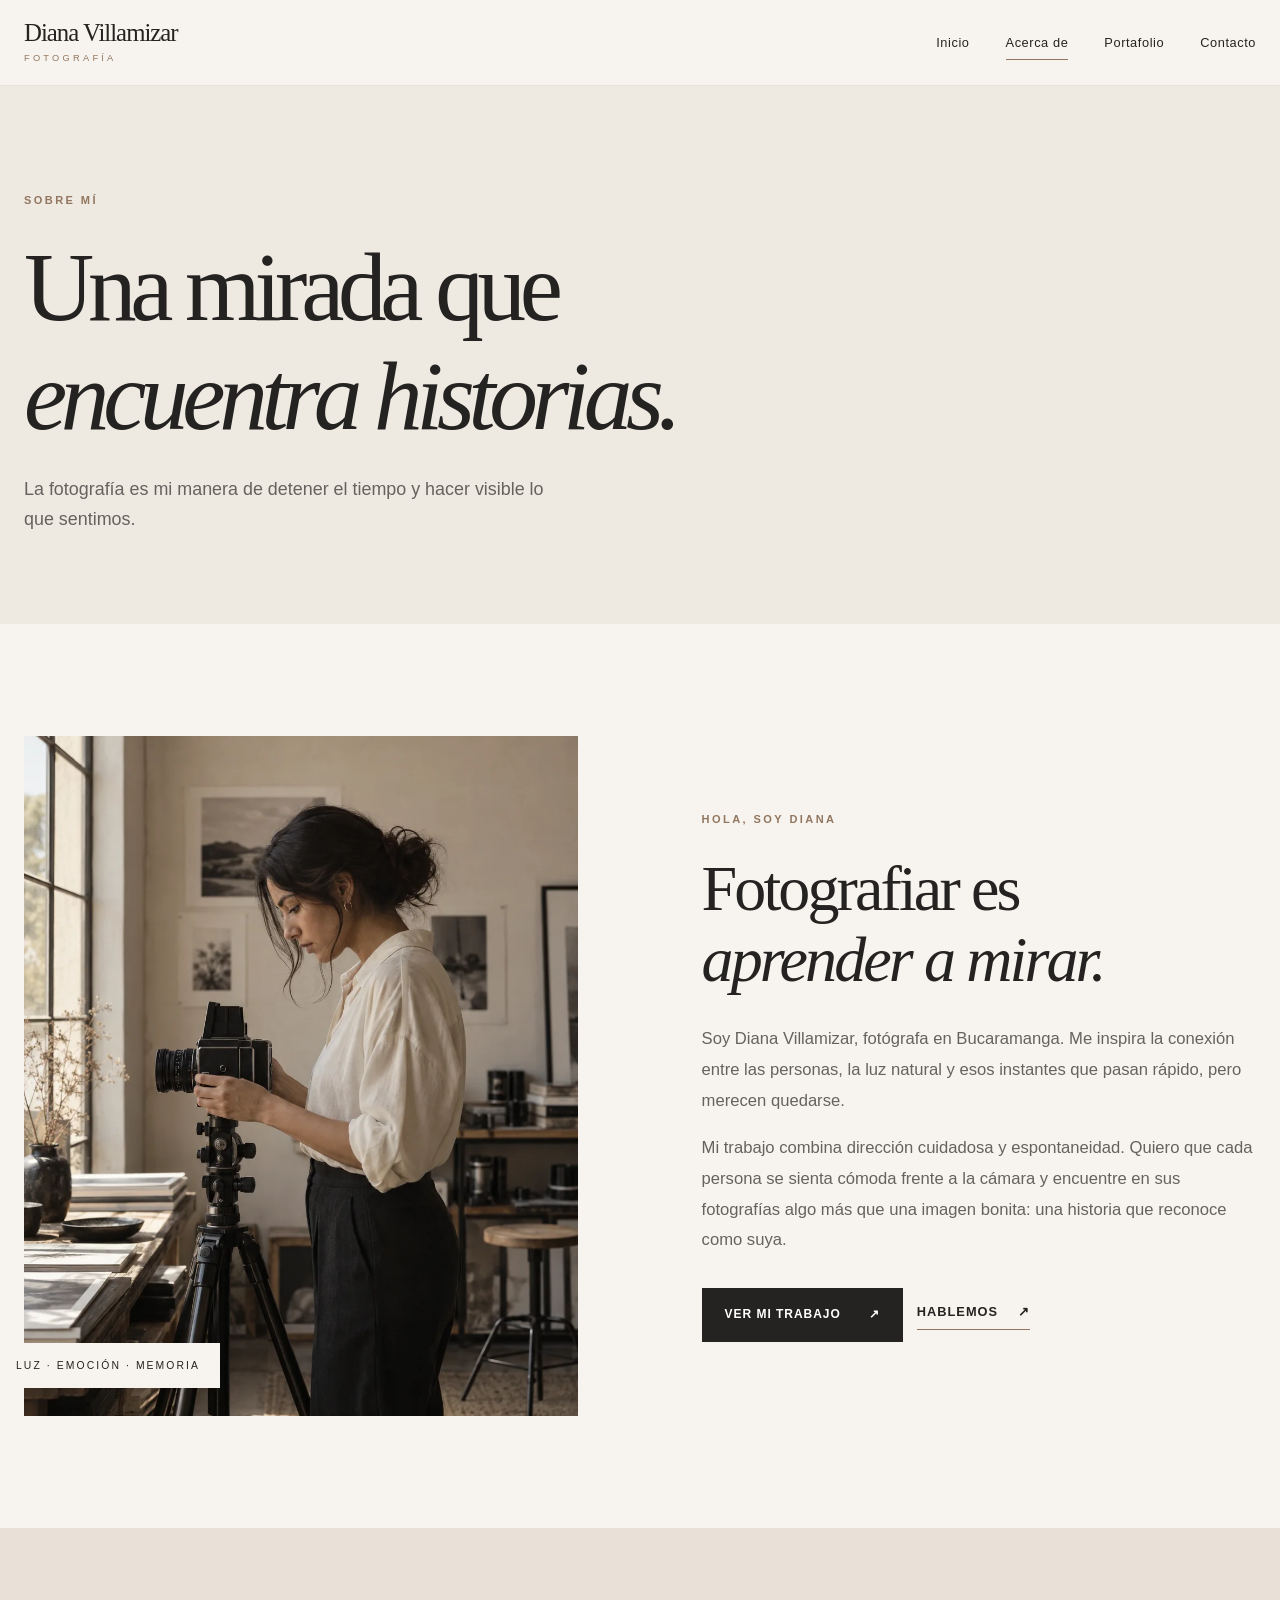
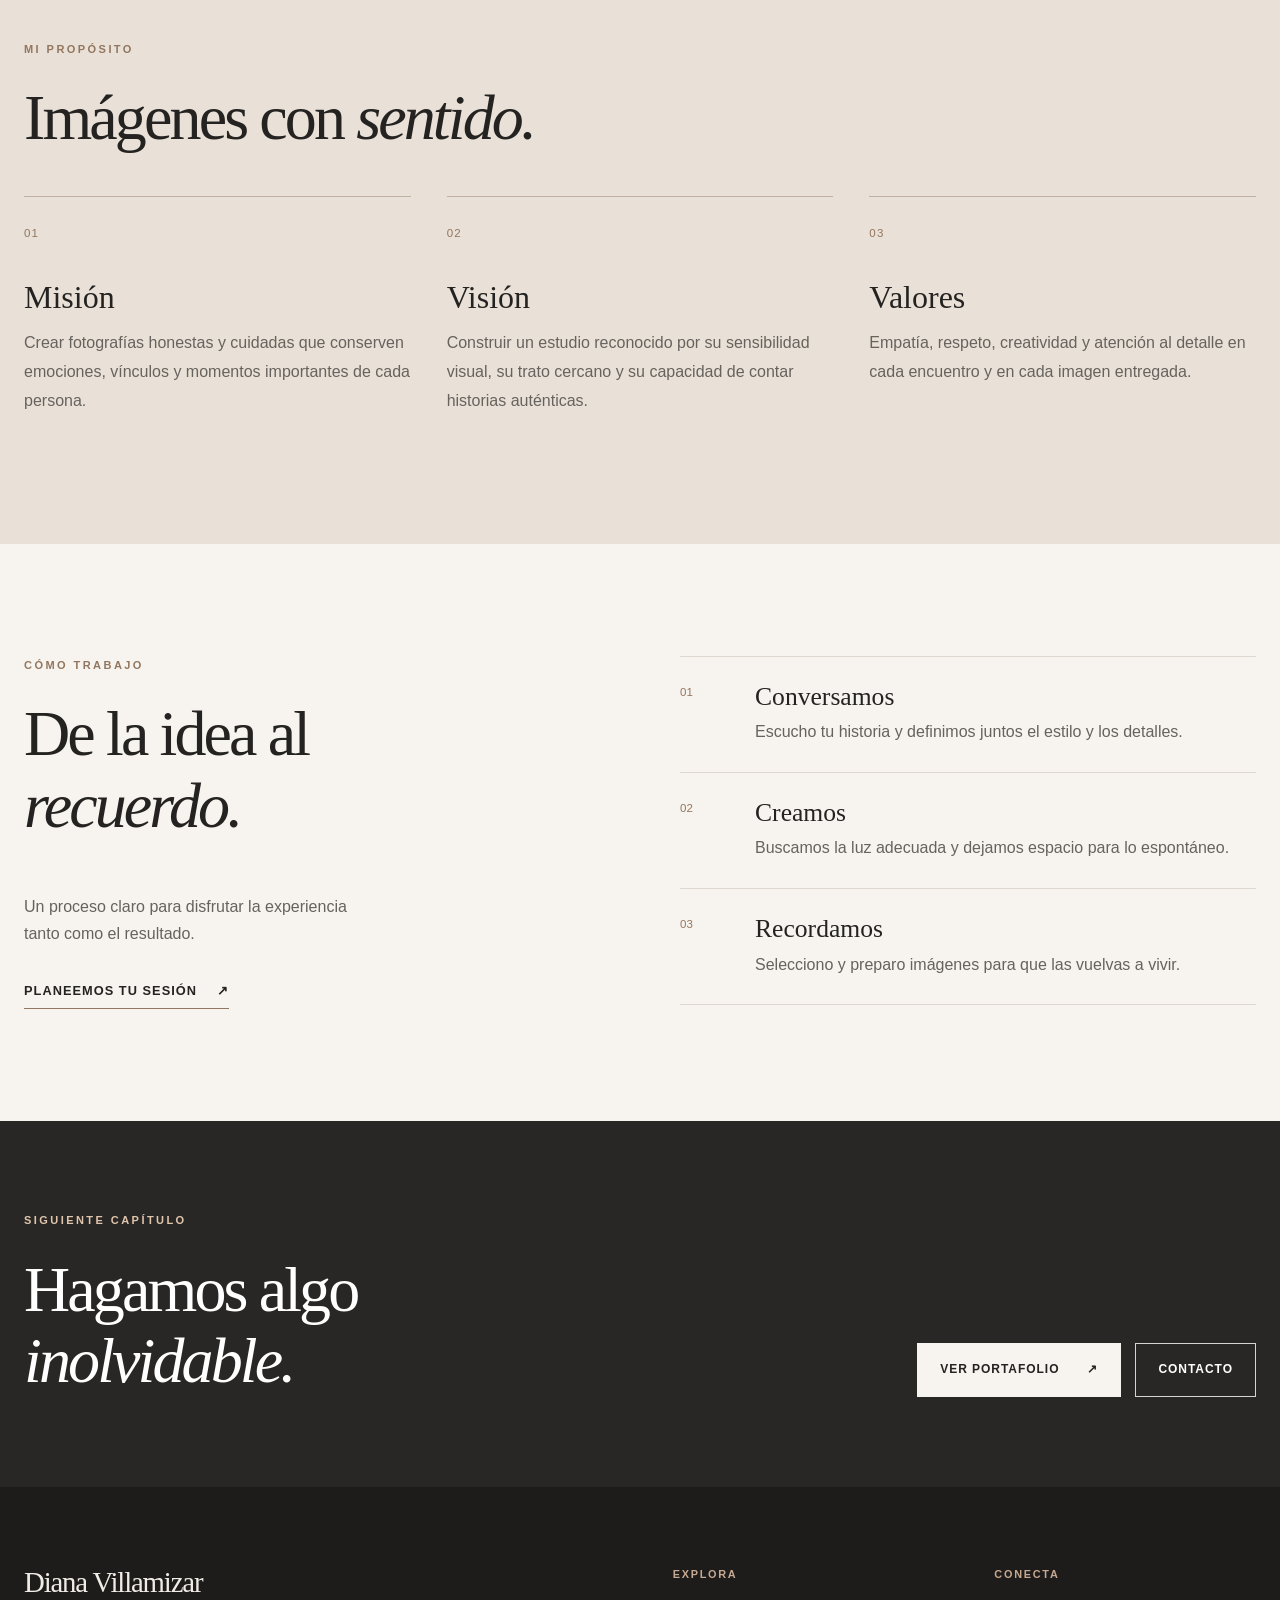
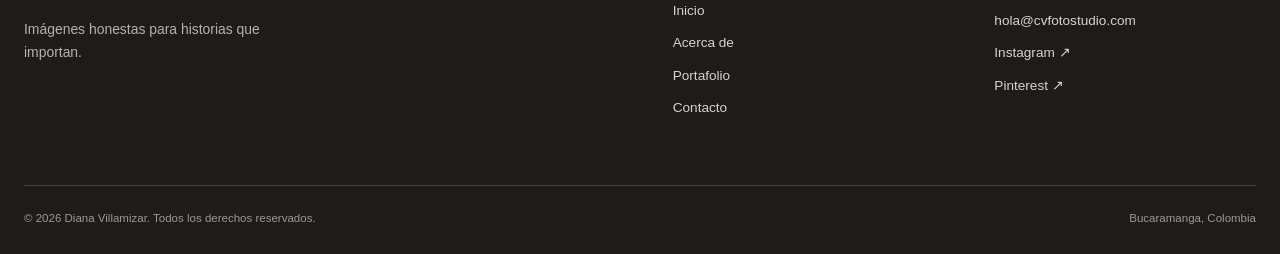
==== acerca.html @ 18f03355 "Add complete photography website" ====
<!doctype html>
<html lang="es">
<head><meta charset="utf-8"><meta name="viewport" content="width=device-width, initial-scale=1"><meta name="description" content="Conoce a Diana Villamizar, su enfoque sensible de la fotografía y la forma en que crea imágenes auténticas en Bucaramanga."><meta name="theme-color" content="#f7f4ef"><title>Acerca de Diana Villamizar | Fotógrafa</title><link rel="stylesheet" href="css/styles.css"><script src="js/main.js" defer></script></head>
<body>
<a class="skip-link" href="#contenido">Saltar al contenido</a><header class="site-header"><div class="container header-inner"><a class="brand" href="index.html" aria-label="Diana Villamizar, ir al inicio"><span class="brand-name">Diana Villamizar</span><span class="brand-note">FOTOGRAFÍA</span></a><button class="menu-toggle" type="button" aria-label="Abrir menú" aria-controls="site-nav" aria-expanded="false"><span></span><span></span><span></span></button><nav class="site-nav" id="site-nav" aria-label="Navegación principal"><a href="index.html">Inicio</a><a class="active" aria-current="page" href="acerca.html">Acerca de</a><a href="portafolio.html">Portafolio</a><a href="contacto.html">Contacto</a></nav></div></header>
<main id="contenido"><section class="page-intro"><div class="container"><p class="eyebrow">SOBRE MÍ</p><h1>Una mirada que<br><em>encuentra historias.</em></h1><p>La fotografía es mi manera de detener el tiempo y hacer visible lo que sentimos.</p></div></section>
<section class="section about-story"><div class="container about-grid"><div class="about-image-wrap"><img src="images/fotografa.webp" alt="Fotógrafa trabajando con su cámara junto a una ventana en un estudio" fetchpriority="high"><span class="image-caption">LUZ · EMOCIÓN · MEMORIA</span></div><div class="about-copy"><p class="eyebrow">HOLA, SOY DIANA</p><h2>Fotografiar es<br><em>aprender a mirar.</em></h2><p>Soy Diana Villamizar, fotógrafa en Bucaramanga. Me inspira la conexión entre las personas, la luz natural y esos instantes que pasan rápido, pero merecen quedarse.</p><p>Mi trabajo combina dirección cuidadosa y espontaneidad. Quiero que cada persona se sienta cómoda frente a la cámara y encuentre en sus fotografías algo más que una imagen bonita: una historia que reconoce como suya.</p><div class="button-row"><a class="button button-dark" href="portafolio.html">Ver mi trabajo <span aria-hidden="true">↗</span></a><a class="text-link" href="contacto.html">Hablemos <span aria-hidden="true">↗</span></a></div></div></div></section>
<section class="section purpose-section"><div class="container"><div class="section-heading"><div><p class="eyebrow">MI PROPÓSITO</p><h2>Imágenes con <em>sentido.</em></h2></div></div><div class="purpose-grid"><article><span>01</span><h3>Misión</h3><p>Crear fotografías honestas y cuidadas que conserven emociones, vínculos y momentos importantes de cada persona.</p></article><article><span>02</span><h3>Visión</h3><p>Construir un estudio reconocido por su sensibilidad visual, su trato cercano y su capacidad de contar historias auténticas.</p></article><article><span>03</span><h3>Valores</h3><p>Empatía, respeto, creatividad y atención al detalle en cada encuentro y en cada imagen entregada.</p></article></div></div></section>
<section class="section approach-section"><div class="container approach-grid"><div><p class="eyebrow">CÓMO TRABAJO</p><h2>De la idea al<br><em>recuerdo.</em></h2><p>Un proceso claro para disfrutar la experiencia tanto como el resultado.</p><a class="text-link" href="contacto.html">Planeemos tu sesión <span aria-hidden="true">↗</span></a></div><div class="steps"><article><span>01</span><div><h3>Conversamos</h3><p>Escucho tu historia y definimos juntos el estilo y los detalles.</p></div></article><article><span>02</span><div><h3>Creamos</h3><p>Buscamos la luz adecuada y dejamos espacio para lo espontáneo.</p></div></article><article><span>03</span><div><h3>Recordamos</h3><p>Selecciono y preparo imágenes para que las vuelvas a vivir.</p></div></article></div></div></section>
<section class="cta-section"><div class="container cta-inner"><div><p class="eyebrow light">SIGUIENTE CAPÍTULO</p><h2>Hagamos algo<br><em>inolvidable.</em></h2></div><div class="button-row"><a class="button button-light" href="portafolio.html">Ver portafolio <span aria-hidden="true">↗</span></a><a class="button button-outline-light" href="contacto.html">Contacto</a></div></div></section></main>
<footer class="site-footer"><div class="container footer-top"><div><a class="footer-brand" href="index.html">Diana Villamizar</a><p>Imágenes honestas para historias que importan.</p></div><div><h2>Explora</h2><nav aria-label="Navegación del pie de página"><a href="index.html">Inicio</a><a href="acerca.html">Acerca de</a><a href="portafolio.html">Portafolio</a><a href="contacto.html">Contacto</a></nav></div><div><h2>Conecta</h2><a href="mailto:hola@cvfotostudio.com">hola@cvfotostudio.com</a><a href="https://www.instagram.com/" target="_blank" rel="noopener noreferrer" aria-label="Instagram (enlace de demostración)">Instagram ↗</a><a href="https://www.pinterest.com/" target="_blank" rel="noopener noreferrer" aria-label="Pinterest (enlace de demostración)">Pinterest ↗</a></div></div><div class="container footer-bottom"><small>© 2026 Diana Villamizar. Todos los derechos reservados.</small><small>Bucaramanga, Colombia</small></div></footer>
</body></html>
---- css/styles.css ----
/* Diana Villamizar — sitio estático, sin dependencias. */
:root {
  --paper:#f7f4ef;
  --white:#fff;
  --ink:#242321;
  --muted:#66625e;
  --line:#ded8d0;
  --accent:#92765f;
  --dark:#292725;
  --serif:Georgia,'Times New Roman',serif;
  --sans:Arial,Helvetica,sans-serif
}
* {
  box-sizing:border-box
}
html {
  scroll-behavior:smooth
}
body {
  margin:0;
  background:var(--paper);
  color:var(--ink);
  font-family:var(--sans);
  font-size:16px;
  line-height:1.65
}
img {
  max-width:100%;
  display:block
}
a {
  color:inherit;
  text-decoration:none
}
button,input,textarea {
  font:inherit
}
button {
  cursor:pointer
}
h1,h2,h3,p {
  margin-top:0
}
h1,h2,h3 {
  line-height:1.12;
  font-weight:400
}
h1,h2,.footer-brand,.brand-name {
  font-family:var(--serif)
}
h1 em,h2 em {
  font-weight:400
}
h2 {
  font-size:clamp(2.35rem,5vw,4.6rem);
  letter-spacing:-.045em
}
h3 {
  font-size:1.35rem
}
p {
  color:var(--muted)
}
:focus-visible {
  outline:2px solid var(--accent);
  outline-offset:4px
}
.container {
  width:min(100% - 48px,1260px);
  margin-inline:auto
}
.section {
  padding:112px 0
}
.eyebrow {
  font-size:.69rem;
  font-weight:700;
  letter-spacing:.22em;
  color:var(--accent);
  margin-bottom:24px
}
.eyebrow.light {
  color:#e0c6ad
}
.skip-link {
  position:absolute;
  left:16px;
  top:-60px;
  z-index:99;
  background:var(--ink);
  color:white;
  padding:10px 16px
}
.skip-link:focus {
  top:10px
}
.site-header {
  height:86px;
  background:var(--paper);
  position:relative;
  z-index:20;
  border-bottom:1px solid rgba(36,35,33,.08)
}
.header-inner {
  height:100%;
  display:flex;
  align-items:center;
  justify-content:space-between;
  gap:32px
}
.brand {
  display:inline-flex;
  flex-direction:column;
  line-height:1;
  white-space:nowrap
}
.brand-name {
  font-size:1.55rem;
  letter-spacing:-.04em
}
.brand-note {
  font-size:.58rem;
  letter-spacing:.35em;
  margin-top:8px;
  color:var(--accent)
}
.site-nav {
  display:flex;
  align-items:center;
  gap:36px
}
.site-nav a {
  font-size:.8rem;
  letter-spacing:.045em;
  padding:12px 0;
  position:relative
}
.site-nav a::after {
  content:"";
  position:absolute;
  left:0;
  right:100%;
  bottom:5px;
  height:1px;
  background:var(--accent);
  transition:right .25s
}
.site-nav a:hover::after,.site-nav a.active::after {
  right:0
}
.menu-toggle {
  display:none;
  border:0;
  background:none;
  width:42px;
  height:42px;
  padding:8px
}
.menu-toggle span {
  display:block;
  height:1px;
  background:var(--ink);
  margin:6px 0
}
.hero {
  min-height:min(780px,calc(100svh - 86px));
  position:relative;
  background:#665c53;
  display:flex;
  align-items:center;
  overflow:hidden
}
.hero-image,.hero-shade {
  position:absolute;
  inset:0;
  width:100%;
  height:100%
}
.hero-image {
  object-fit:cover;
  object-position:center
}
.hero-shade {
  background:linear-gradient(90deg,rgba(22,20,19,.73),rgba(22,20,19,.25) 66%,rgba(22,20,19,.03))
}
.hero-content {
  z-index:1;
  padding-top:90px;
  padding-bottom:90px;
  color:white
}
.hero h1 {
  font-size:clamp(4.5rem,10vw,10rem);
  letter-spacing:-.07em;
  line-height:.87;
  margin-bottom:36px
}
.hero-content>p:not(.eyebrow) {
  color:#f6f2ec;
  max-width:430px;
  font-size:1.15rem;
  line-height:1.6
}
.hero-index {
  position:absolute;
  right:4%;
  bottom:40px;
  color:#f4ece4;
  font-size:.7rem;
  letter-spacing:.2em
}
.button-row {
  display:flex;
  gap:14px;
  flex-wrap:wrap;
  align-items:center;
  margin-top:34px
}
.button {
  display:inline-flex;
  align-items:center;
  justify-content:center;
  gap:28px;
  min-height:54px;
  padding:14px 22px;
  font-size:.75rem;
  font-weight:700;
  letter-spacing:.08em;
  text-transform:uppercase;
  border:1px solid transparent;
  transition:background .25s,color .25s,transform .25s
}
.button:hover {
  transform:translateY(-3px)
}
.button-light {
  background:var(--paper);
  color:var(--ink)
}
.button-light:hover {
  background:white
}
.button-outline-light {
  border-color:rgba(255,255,255,.8);
  color:white
}
.button-outline-light:hover {
  background:white;
  color:var(--ink)
}
.button-dark {
  background:var(--ink);
  color:white
}
.button-dark:hover {
  background:#514942
}
.text-link {
  display:inline-flex;
  align-items:center;
  gap:20px;
  color:var(--ink);
  border-bottom:1px solid var(--accent);
  padding-bottom:7px;
  font-size:.8rem;
  font-weight:700;
  letter-spacing:.08em;
  text-transform:uppercase;
  transition:gap .25s
}
.text-link:hover {
  gap:27px
}
.intro-section {
  background:var(--paper)
}
.intro-grid {
  display:grid;
  grid-template-columns:1.15fr .85fr;
  gap:12%;
  align-items:end
}
.intro-grid h2 {
  margin:0
}
.intro-copy {
  padding-bottom:8px
}
.intro-copy p {
  font-size:1.1rem;
  line-height:1.85;
  margin-bottom:30px
}
.services-section {
  background:#ece7df
}
.section-heading {
  display:flex;
  justify-content:space-between;
  gap:48px;
  align-items:end;
  margin-bottom:42px
}
.section-heading h2 {
  margin-bottom:0
}
.section-heading>p {
  max-width:330px;
  margin-bottom:5px
}
.service-grid {
  display:grid;
  grid-template-columns:repeat(4,1fr);
  border-top:1px solid #cfc7be
}
.service-card {
  padding:30px 20px 5px 0;
  border-right:1px solid #cfc7be;
  min-height:195px
}
.service-card:not(:first-child) {
  padding-left:25px
}
.service-card:last-child {
  border-right:0
}
.service-card span,.purpose-grid span {
  font-size:.72rem;
  color:var(--accent);
  letter-spacing:.1em
}
.service-card h3 {
  font-family:var(--serif);
  font-size:1.8rem;
  margin:34px 0 8px
}
.service-card p {
  font-size:.9rem
}
.featured-section {
  background:var(--paper)
}
.align-end {
  align-items:end
}
.featured-grid {
  display:grid;
  grid-template-columns:1.1fr .9fr;
  grid-template-rows:300px 300px;
  gap:20px
}
.photo-card {
  position:relative;
  overflow:hidden;
  background:#d8cbbb
}
.photo-card-tall {
  grid-row:span 2
}
.photo-card img {
  width:100%;
  height:100%;
  object-fit:cover;
  transition:transform .5s
}
.photo-card:hover img,.portfolio-item:hover img {
  transform:scale(1.045)
}
.photo-card::after {
  content:"";
  position:absolute;
  inset:40% 0 0;
  background:linear-gradient(transparent,rgba(0,0,0,.48))
}
.photo-card span {
  position:absolute;
  z-index:1;
  color:white;
  left:27px;
  right:27px;
  bottom:24px;
  display:flex;
  justify-content:space-between;
  font-family:var(--serif);
  font-size:1.65rem
}
.photo-card b {
  font-family:var(--sans);
  font-weight:400
}
.why-section {
  background:#e9e1d7
}
.why-section h2 {
  margin-bottom:50px
}
.why-grid {
  display:grid;
  grid-template-columns:repeat(3,1fr);
  gap:40px
}
.why-grid article {
  border-top:1px solid #c7bdb1;
  padding-top:24px
}
.why-number {
  font-size:.73rem;
  letter-spacing:.1em;
  color:var(--accent)
}
.why-grid h3 {
  font-family:var(--serif);
  font-size:1.75rem;
  margin:40px 0 12px
}
.why-grid p {
  max-width:290px
}
.cta-section {
  background:var(--dark);
  color:white;
  padding:90px 0
}
.cta-inner {
  display:flex;
  justify-content:space-between;
  align-items:end;
  gap:40px
}
.cta-inner h2 {
  margin:0
}
.cta-inner .button-row {
  margin:0
}
.cta-inner .button-outline-light {
  white-space:nowrap
}
.page-intro {
  padding:105px 0 90px;
  background:#eee9e1
}
.page-intro h1 {
  font-size:clamp(3.5rem,7.6vw,7.3rem);
  letter-spacing:-.065em;
  margin-bottom:24px
}
.page-intro p:not(.eyebrow) {
  font-size:1.12rem;
  max-width:520px;
  margin:0
}
.about-story {
  background:var(--paper)
}
.about-grid {
  display:grid;
  grid-template-columns:1fr 1fr;
  gap:10%;
  align-items:center
}
.about-image-wrap {
  position:relative
}
.about-image-wrap img {
  width:100%;
  height:680px;
  object-fit:cover
}
.image-caption {
  position:absolute;
  left:-28px;
  bottom:28px;
  background:var(--paper);
  padding:14px 20px;
  font-size:.65rem;
  letter-spacing:.2em
}
.about-copy h2 {
  margin-bottom:28px
}
.about-copy p:not(.eyebrow) {
  font-size:1.04rem;
  line-height:1.85
}
.about-copy .button-row {
  margin-top:32px
}
.purpose-section {
  background:#e9e1d7
}
.purpose-grid {
  display:grid;
  grid-template-columns:repeat(3,1fr);
  gap:36px
}
.purpose-grid article {
  border-top:1px solid #bfb2a3;
  padding-top:22px
}
.purpose-grid h3 {
  font-family:var(--serif);
  font-size:2rem;
  margin:34px 0 14px
}
.purpose-grid p {
  line-height:1.8
}
.approach-section {
  background:var(--paper)
}
.approach-grid {
  display:grid;
  grid-template-columns:.9fr 1.1fr;
  gap:15%
}
.approach-grid>div:first-child>p:not(.eyebrow) {
  max-width:340px;
  margin-bottom:30px
}
.steps article {
  display:grid;
  grid-template-columns:55px 1fr;
  gap:20px;
  border-top:1px solid var(--line);
  padding:26px 0
}
.steps article:last-child {
  border-bottom:1px solid var(--line)
}
.steps span {
  font-size:.72rem;
  color:var(--accent)
}
.steps h3 {
  font-family:var(--serif);
  font-size:1.6rem;
  margin:0 0 8px
}
.steps p {
  margin:0
}
.portfolio-intro {
  background:#eee9e1
}
.portfolio-section {
  background:var(--paper)
}
.category-nav {
  display:flex;
  gap:10px;
  flex-wrap:wrap;
  margin-bottom:34px
}
.category-nav a {
  border:1px solid var(--line);
  padding:9px 17px;
  font-size:.76rem;
  letter-spacing:.05em;
  transition:background .2s,color .2s
}
.category-nav a:hover {
  background:var(--ink);
  color:white
}
.portfolio-grid {
  display:grid;
  grid-template-columns:repeat(2,1fr);
  gap:22px
}
.portfolio-item {
  height:590px;
  position:relative;
  overflow:hidden;
  background:#d2c8bc;
  scroll-margin-top:30px
}
.portfolio-item img {
  width:100%;
  height:100%;
  object-fit:cover;
  transition:transform .5s
}
.portfolio-item::after {
  content:"";
  position:absolute;
  inset:55% 0 0;
  background:linear-gradient(transparent,rgba(0,0,0,.6))
}
.portfolio-label {
  position:absolute;
  z-index:1;
  bottom:30px;
  left:32px;
  color:white
}
.portfolio-label span {
  font-size:.67rem;
  letter-spacing:.2em
}
.portfolio-label h2 {
  font-size:2.5rem;
  margin:12px 0 0
}
.portfolio-wide {
  grid-column:span 2;
  height:540px
}
.portfolio-wide img {
  object-position:center 48%
}
.portfolio-note {
  font-size:.82rem;
  margin:23px 0 0;
  text-align:right
}
.contact-intro {
  background:#eee9e1
}
.contact-section {
  background:var(--paper)
}
.contact-grid {
  display:grid;
  grid-template-columns:.9fr 1.1fr;
  gap:12%
}
.contact-details h2 {
  margin-bottom:24px
}
.contact-details>p:not(.eyebrow):not(.demo-note) {
  max-width:430px;
  line-height:1.8
}
.contact-list {
  margin:43px 0 34px
}
.contact-list>div {
  border-top:1px solid var(--line);
  padding:16px 0;
  display:grid;
  grid-template-columns:105px 1fr;
  gap:20px
}
.contact-list>div:last-child {
  border-bottom:1px solid var(--line)
}
.contact-list span {
  font-size:.65rem;
  letter-spacing:.12em;
  color:var(--accent);
  padding-top:6px
}
.contact-list a,.contact-list p {
  margin:0;
  color:var(--ink)
}
.contact-list a:hover {
  text-decoration:underline
}
.demo-note,.form-disclaimer {
  font-size:.75rem;
  line-height:1.55;
  color:#746d66
}
.demo-note {
  margin-top:28px
}
.form-panel {
  background:#ede7df;
  padding:48px
}
.form-panel h2 {
  font-size:2.7rem;
  margin-bottom:10px
}
.form-panel>p {
  font-size:.88rem;
  margin-bottom:30px
}
.form-row {
  display:grid;
  grid-template-columns:1fr 1fr;
  gap:20px
}
.field {
  margin-bottom:22px
}
.field label {
  display:block;
  font-size:.7rem;
  font-weight:700;
  letter-spacing:.1em;
  text-transform:uppercase;
  margin-bottom:9px
}
.field label span {
  color:#9b533b
}
.field input,.field textarea {
  width:100%;
  border:1px solid #c8bdb0;
  background:#faf8f5;
  color:var(--ink);
  padding:13px 14px;
  border-radius:0;
  outline:0
}
.field input:focus,.field textarea:focus {
  border-color:var(--accent);
  box-shadow:0 0 0 2px rgba(146,118,95,.18)
}
.field textarea {
  resize:vertical;
  min-height:140px
}
.form-submit {
  width:100%
}
.form-feedback {
  margin:15px 0 0;
  color:var(--ink);
  font-size:.88rem
}
.form-feedback:empty {
  display:none
}
.form-disclaimer {
  margin:14px 0 0
}
.contact-closing {
  text-align:center;
  padding:85px 0 105px;
  background:#e9e1d7
}
.contact-closing h2 {
  font-size:clamp(2.2rem,5vw,4rem);
  margin:0
}
.site-footer {
  background:#1d1c1b;
  color:#f0ebe5;
  padding:72px 0 26px
}
.footer-top {
  display:grid;
  grid-template-columns:1.8fr .8fr .8fr;
  gap:60px;
  padding-bottom:65px
}
.footer-brand {
  display:block;
  font-size:1.8rem;
  letter-spacing:-.04em;
  margin-bottom:12px
}
.footer-top p {
  font-size:.87rem;
  color:#b9b2aa;
  max-width:250px
}
.footer-top h2 {
  font-family:var(--sans);
  font-size:.68rem;
  font-weight:700;
  letter-spacing:.16em;
  text-transform:uppercase;
  color:#c6a990;
  margin:9px 0 20px
}
.footer-top nav,.footer-top>div:last-child {
  display:flex;
  flex-direction:column;
  gap:10px
}
.footer-top a:not(.footer-brand) {
  font-size:.85rem;
  color:#d9d3cc
}
.footer-top a:hover {
  color:white;
  text-decoration:underline
}
.footer-bottom {
  border-top:1px solid #44403d;
  padding-top:23px;
  display:flex;
  justify-content:space-between;
  gap:20px
}
.footer-bottom small {
  color:#9f9993;
  font-size:.72rem
}
@media(max-width:900px) {
  .section {
    padding:85px 0
  }
  .service-grid {
    grid-template-columns:repeat(2,1fr)
  }
  .service-card:nth-child(2) {
    border-right:0
  }
  .service-card:nth-child(n+3) {
    border-top:1px solid #cfc7be
  }
  .about-grid,.contact-grid {
    gap:6%
  }
  .about-image-wrap img {
    height:590px
  }
  .portfolio-item {
    height:500px
  }
  .portfolio-wide {
    height:450px
  }
  .footer-top {
    gap:30px
  }

}
@media(max-width:760px) {
  .container {
    width:min(100% - 36px,1260px)
  }
  .site-header {
    height:72px
  }
  .brand-name {
    font-size:1.37rem
  }
  .menu-toggle {
    display:block
  }
  .site-nav {
    position:absolute;
    top:72px;
    left:0;
    right:0;
    display:none;
    background:var(--paper);
    padding:10px 18px 22px;
    box-shadow:0 16px 22px rgba(0,0,0,.08);
    flex-direction:column;
    align-items:stretch;
    gap:0
  }
  .site-nav.is-open {
    display:flex
  }
  .site-nav a {
    padding:13px 0;
    border-bottom:1px solid var(--line)
  }
  .site-nav a::after {
    display:none
  }
  .hero {
    min-height:660px
  }
  .hero-image {
    object-position:59% center
  }
  .hero-shade {
    background:linear-gradient(90deg,rgba(22,20,19,.76),rgba(22,20,19,.28))
  }
  .hero h1 {
    font-size:clamp(4.1rem,15vw,7rem)
  }
  .hero-index {
    display:none
  }
  .intro-grid,.about-grid,.approach-grid,.contact-grid {
    grid-template-columns:1fr;
    gap:40px
  }
  .section-heading {
    display:block
  }
  .section-heading>p {
    margin-top:24px
  }
  .featured-grid {
    grid-template-rows:240px 240px
  }
  .why-grid,.purpose-grid {
    gap:20px
  }
  .cta-inner {
    align-items:start;
    flex-direction:column
  }
  .page-intro {
    padding:75px 0
  }
  .about-image-wrap img {
    height:560px
  }
  .about-copy {
    max-width:600px
  }
  .portfolio-item {
    height:420px
  }
  .portfolio-wide {
    height:400px
  }
  .footer-top {
    grid-template-columns:1.2fr 1fr;
    gap:38px
  }
  .footer-top>div:first-child {
    grid-column:span 2
  }

}
@media(max-width:540px) {
  .section {
    padding:70px 0
  }
  .hero {
    min-height:620px
  }
  .hero-content {
    padding-top:75px;
    padding-bottom:75px
  }
  .hero-content>p:not(.eyebrow) {
    font-size:1rem
  }
  .button-row {
    gap:10px
  }
  .button {
    padding:12px 16px;
    gap:14px
  }
  .intro-copy p {
    font-size:1rem
  }
  .service-grid,.why-grid,.purpose-grid,.portfolio-grid,.form-row {
    grid-template-columns:1fr
  }
  .service-card,.service-card:not(:first-child) {
    border-right:0;
    border-top:1px solid #cfc7be;
    padding:20px 0;
    min-height:0
  }
  .service-card:first-child {
    border-top:0
  }
  .service-card h3 {
    margin:16px 0 6px
  }
  .featured-grid {
    grid-template-columns:1fr;
    grid-template-rows:420px 240px 240px;
    gap:12px
  }
  .photo-card-tall {
    grid-row:auto
  }
  .photo-card span {
    font-size:1.4rem
  }
  .why-grid article {
    padding-top:18px
  }
  .why-grid h3 {
    margin:15px 0 8px
  }
  .page-intro h1 {
    font-size:clamp(3.2rem,12vw,5rem)
  }
  .about-image-wrap img {
    height:460px
  }
  .image-caption {
    left:0
  }
  .portfolio-item,.portfolio-wide {
    height:470px;
    grid-column:auto
  }
  .portfolio-label {
    left:20px;
    bottom:20px
  }
  .portfolio-label h2 {
    font-size:2rem
  }
  .form-panel {
    padding:28px 20px
  }
  .footer-top {
    grid-template-columns:1fr 1fr
  }
  .footer-top>div:first-child {
    grid-column:span 2
  }
  .footer-bottom {
    flex-direction:column;
    gap:3px
  }

}
@media(prefers-reduced-motion:reduce) {
  html {
    scroll-behavior:auto
  }
  *,*::before,*::after {
    transition-duration:.01ms!important;
    animation-duration:.01ms!important
  }

}
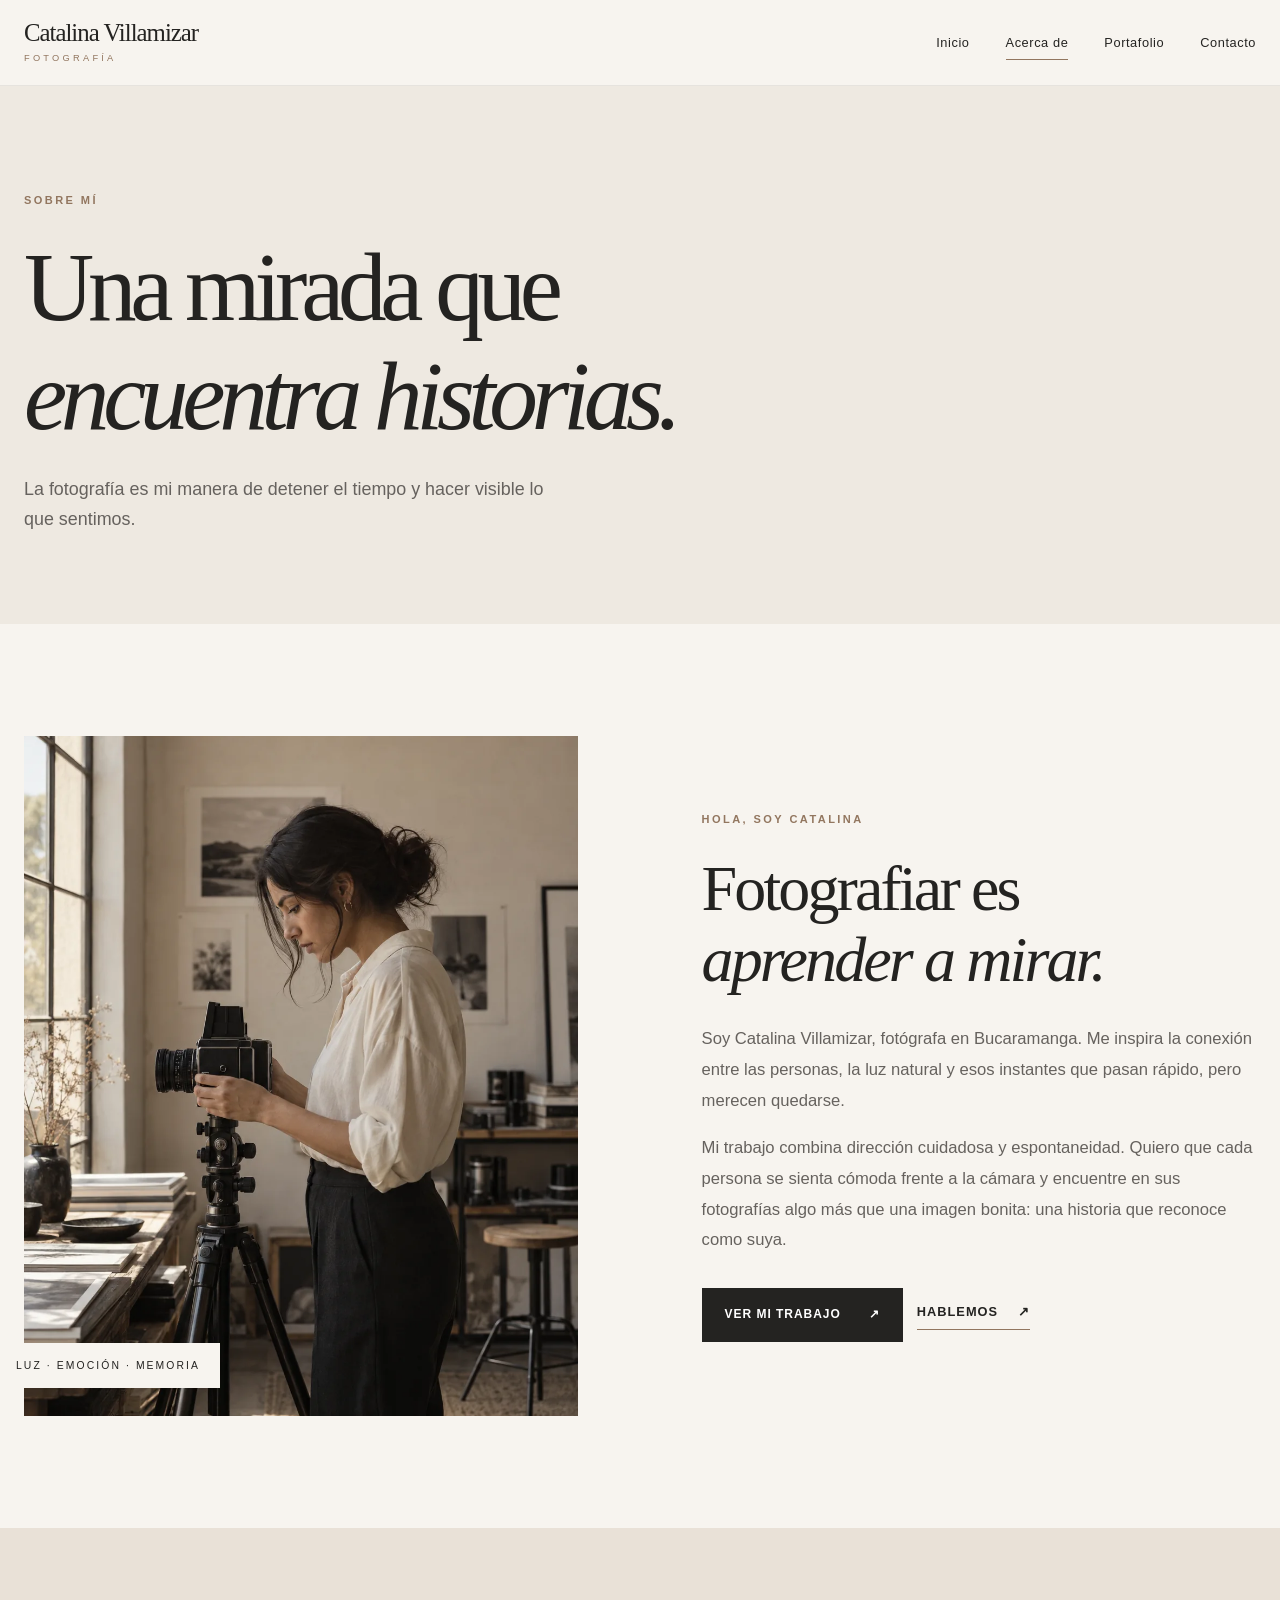
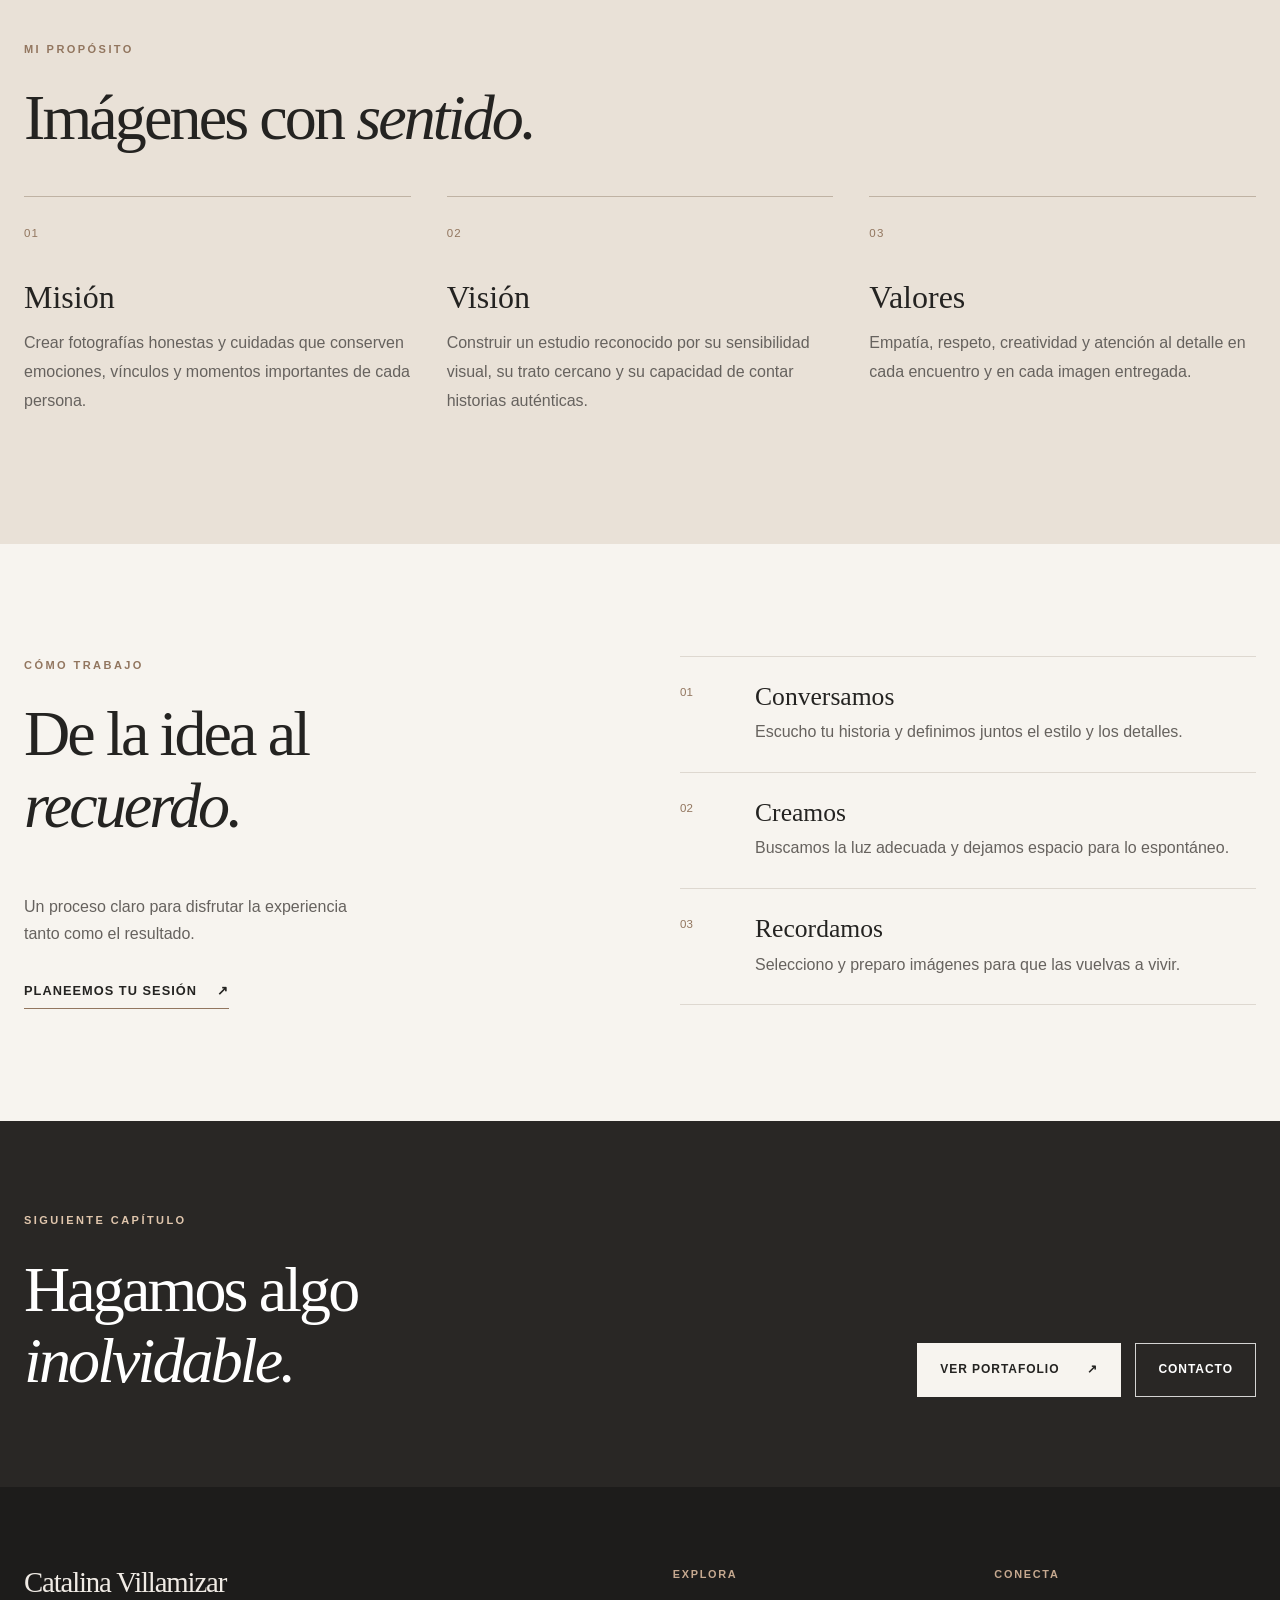
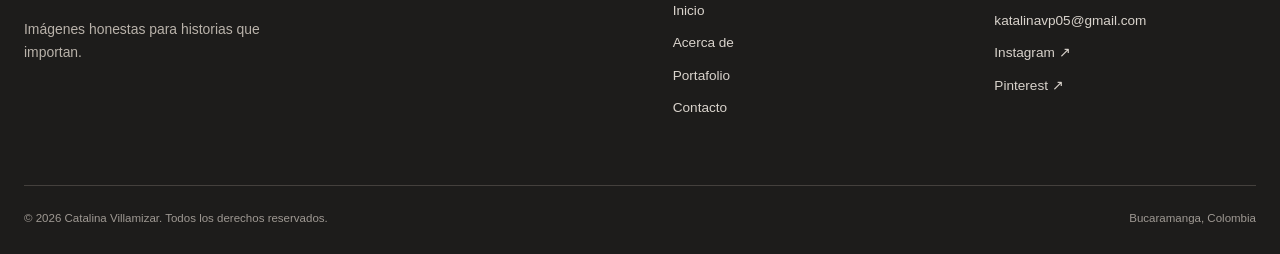
==== commit e8fde637: "Update Catalina contact details and branding" ====
--- a/acerca.html
+++ b/acerca.html
@@ -1,14 +1,15 @@
 <!doctype html>
 <html lang="es">
-<head><meta charset="utf-8"><meta name="viewport" content="width=device-width, initial-scale=1"><meta name="description" content="Conoce a Diana Villamizar, su enfoque sensible de la fotografía y la forma en que crea imágenes auténticas en Bucaramanga."><meta name="theme-color" content="#f7f4ef"><title>Acerca de Diana Villamizar | Fotógrafa</title><link rel="stylesheet" href="css/styles.css"><script src="js/main.js" defer></script></head>
+<head><meta charset="utf-8"><meta name="viewport" content="width=device-width, initial-scale=1"><meta name="description" content="Conoce a Catalina Villamizar, su enfoque sensible de la fotografía y la forma en que crea imágenes auténticas en Bucaramanga."><meta name="theme-color" content="#f7f4ef"><title>Acerca de Catalina Villamizar | Fotógrafa</title><link rel="stylesheet" href="css/styles.css"><script src="js/main.js" defer></script></head>
 <body>
-<a class="skip-link" href="#contenido">Saltar al contenido</a><header class="site-header"><div class="container header-inner"><a class="brand" href="index.html" aria-label="Diana Villamizar, ir al inicio"><span class="brand-name">Diana Villamizar</span><span class="brand-note">FOTOGRAFÍA</span></a><button class="menu-toggle" type="button" aria-label="Abrir menú" aria-controls="site-nav" aria-expanded="false"><span></span><span></span><span></span></button><nav class="site-nav" id="site-nav" aria-label="Navegación principal"><a href="index.html">Inicio</a><a class="active" aria-current="page" href="acerca.html">Acerca de</a><a href="portafolio.html">Portafolio</a><a href="contacto.html">Contacto</a></nav></div></header>
+<a class="skip-link" href="#contenido">Saltar al contenido</a><header class="site-header"><div class="container header-inner"><a class="brand" href="index.html" aria-label="Catalina Villamizar, ir al inicio"><span class="brand-name">Catalina Villamizar</span><span class="brand-note">FOTOGRAFÍA</span></a><button class="menu-toggle" type="button" aria-label="Abrir menú" aria-controls="site-nav" aria-expanded="false"><span></span><span></span><span></span></button><nav class="site-nav" id="site-nav" aria-label="Navegación principal"><a href="index.html">Inicio</a><a class="active" aria-current="page" href="acerca.html">Acerca de</a><a href="portafolio.html">Portafolio</a><a href="contacto.html">Contacto</a></nav></div></header>
 <main id="contenido"><section class="page-intro"><div class="container"><p class="eyebrow">SOBRE MÍ</p><h1>Una mirada que<br><em>encuentra historias.</em></h1><p>La fotografía es mi manera de detener el tiempo y hacer visible lo que sentimos.</p></div></section>
-<section class="section about-story"><div class="container about-grid"><div class="about-image-wrap"><img src="images/fotografa.webp" alt="Fotógrafa trabajando con su cámara junto a una ventana en un estudio" fetchpriority="high"><span class="image-caption">LUZ · EMOCIÓN · MEMORIA</span></div><div class="about-copy"><p class="eyebrow">HOLA, SOY DIANA</p><h2>Fotografiar es<br><em>aprender a mirar.</em></h2><p>Soy Diana Villamizar, fotógrafa en Bucaramanga. Me inspira la conexión entre las personas, la luz natural y esos instantes que pasan rápido, pero merecen quedarse.</p><p>Mi trabajo combina dirección cuidadosa y espontaneidad. Quiero que cada persona se sienta cómoda frente a la cámara y encuentre en sus fotografías algo más que una imagen bonita: una historia que reconoce como suya.</p><div class="button-row"><a class="button button-dark" href="portafolio.html">Ver mi trabajo <span aria-hidden="true">↗</span></a><a class="text-link" href="contacto.html">Hablemos <span aria-hidden="true">↗</span></a></div></div></div></section>
+<section class="section about-story"><div class="container about-grid"><div class="about-image-wrap"><img src="images/fotografa.webp" alt="Fotógrafa trabajando con su cámara junto a una ventana en un estudio" fetchpriority="high"><span class="image-caption">LUZ · EMOCIÓN · MEMORIA</span></div><div class="about-copy"><p class="eyebrow">HOLA, SOY CATALINA</p><h2>Fotografiar es<br><em>aprender a mirar.</em></h2><p>Soy Catalina Villamizar, fotógrafa en Bucaramanga. Me inspira la conexión entre las personas, la luz natural y esos instantes que pasan rápido, pero merecen quedarse.</p><p>Mi trabajo combina dirección cuidadosa y espontaneidad. Quiero que cada persona se sienta cómoda frente a la cámara y encuentre en sus fotografías algo más que una imagen bonita: una historia que reconoce como suya.</p><div class="button-row"><a class="button button-dark" href="portafolio.html">Ver mi trabajo <span aria-hidden="true">↗</span></a><a class="text-link" href="contacto.html">Hablemos <span aria-hidden="true">↗</span></a></div></div></div></section>
 <section class="section purpose-section"><div class="container"><div class="section-heading"><div><p class="eyebrow">MI PROPÓSITO</p><h2>Imágenes con <em>sentido.</em></h2></div></div><div class="purpose-grid"><article><span>01</span><h3>Misión</h3><p>Crear fotografías honestas y cuidadas que conserven emociones, vínculos y momentos importantes de cada persona.</p></article><article><span>02</span><h3>Visión</h3><p>Construir un estudio reconocido por su sensibilidad visual, su trato cercano y su capacidad de contar historias auténticas.</p></article><article><span>03</span><h3>Valores</h3><p>Empatía, respeto, creatividad y atención al detalle en cada encuentro y en cada imagen entregada.</p></article></div></div></section>
 <section class="section approach-section"><div class="container approach-grid"><div><p class="eyebrow">CÓMO TRABAJO</p><h2>De la idea al<br><em>recuerdo.</em></h2><p>Un proceso claro para disfrutar la experiencia tanto como el resultado.</p><a class="text-link" href="contacto.html">Planeemos tu sesión <span aria-hidden="true">↗</span></a></div><div class="steps"><article><span>01</span><div><h3>Conversamos</h3><p>Escucho tu historia y definimos juntos el estilo y los detalles.</p></div></article><article><span>02</span><div><h3>Creamos</h3><p>Buscamos la luz adecuada y dejamos espacio para lo espontáneo.</p></div></article><article><span>03</span><div><h3>Recordamos</h3><p>Selecciono y preparo imágenes para que las vuelvas a vivir.</p></div></article></div></div></section>
 <section class="cta-section"><div class="container cta-inner"><div><p class="eyebrow light">SIGUIENTE CAPÍTULO</p><h2>Hagamos algo<br><em>inolvidable.</em></h2></div><div class="button-row"><a class="button button-light" href="portafolio.html">Ver portafolio <span aria-hidden="true">↗</span></a><a class="button button-outline-light" href="contacto.html">Contacto</a></div></div></section></main>
-<footer class="site-footer"><div class="container footer-top"><div><a class="footer-brand" href="index.html">Diana Villamizar</a><p>Imágenes honestas para historias que importan.</p></div><div><h2>Explora</h2><nav aria-label="Navegación del pie de página"><a href="index.html">Inicio</a><a href="acerca.html">Acerca de</a><a href="portafolio.html">Portafolio</a><a href="contacto.html">Contacto</a></nav></div><div><h2>Conecta</h2><a href="mailto:hola@cvfotostudio.com">hola@cvfotostudio.com</a><a href="https://www.instagram.com/" target="_blank" rel="noopener noreferrer" aria-label="Instagram (enlace de demostración)">Instagram ↗</a><a href="https://www.pinterest.com/" target="_blank" rel="noopener noreferrer" aria-label="Pinterest (enlace de demostración)">Pinterest ↗</a></div></div><div class="container footer-bottom"><small>© 2026 Diana Villamizar. Todos los derechos reservados.</small><small>Bucaramanga, Colombia</small></div></footer>
+<footer class="site-footer"><div class="container footer-top"><div><a class="footer-brand" href="index.html">Catalina Villamizar</a><p>Imágenes honestas para historias que importan.</p></div><div><h2>Explora</h2><nav aria-label="Navegación del pie de página"><a href="index.html">Inicio</a><a href="acerca.html">Acerca de</a><a href="portafolio.html">Portafolio</a><a href="contacto.html">Contacto</a></nav></div><div><h2>Conecta</h2><a href="mailto:katalinavp05@gmail.com">katalinavp05@gmail.com</a><a href="https://www.instagram.com/" target="_blank" rel="noopener noreferrer" aria-label="Instagram (enlace de demostración)">Instagram ↗</a><a href="https://www.pinterest.com/" target="_blank" rel="noopener noreferrer" aria-label="Pinterest (enlace de demostración)">Pinterest ↗</a></div></div><div class="container footer-bottom"><small>© 2026 Catalina Villamizar. Todos los derechos reservados.</small><small>Bucaramanga, Colombia</small></div></footer>
 </body></html>
 
 
+
--- a/css/styles.css
+++ b/css/styles.css
@@ -1,4 +1,4 @@
-/* Diana Villamizar — sitio estático, sin dependencias. */
+/* Catalina Villamizar — sitio estático, sin dependencias. */
 :root {
   --paper:#f7f4ef;
   --white:#fff;
@@ -773,10 +773,13 @@
   flex-direction:column;
   gap:10px
 }
-.footer-top a:not(.footer-brand) {
-  font-size:.85rem;
-  color:#d9d3cc
-}
+.footer-top a:not(.footer-brand) {
+  font-size:.85rem;
+  color:#d9d3cc
+}
+.footer-top a {
+  overflow-wrap:anywhere
+}
 .footer-top a:hover {
   color:white;
   text-decoration:underline
@@ -1019,3 +1022,4 @@
 
 }
 
+
